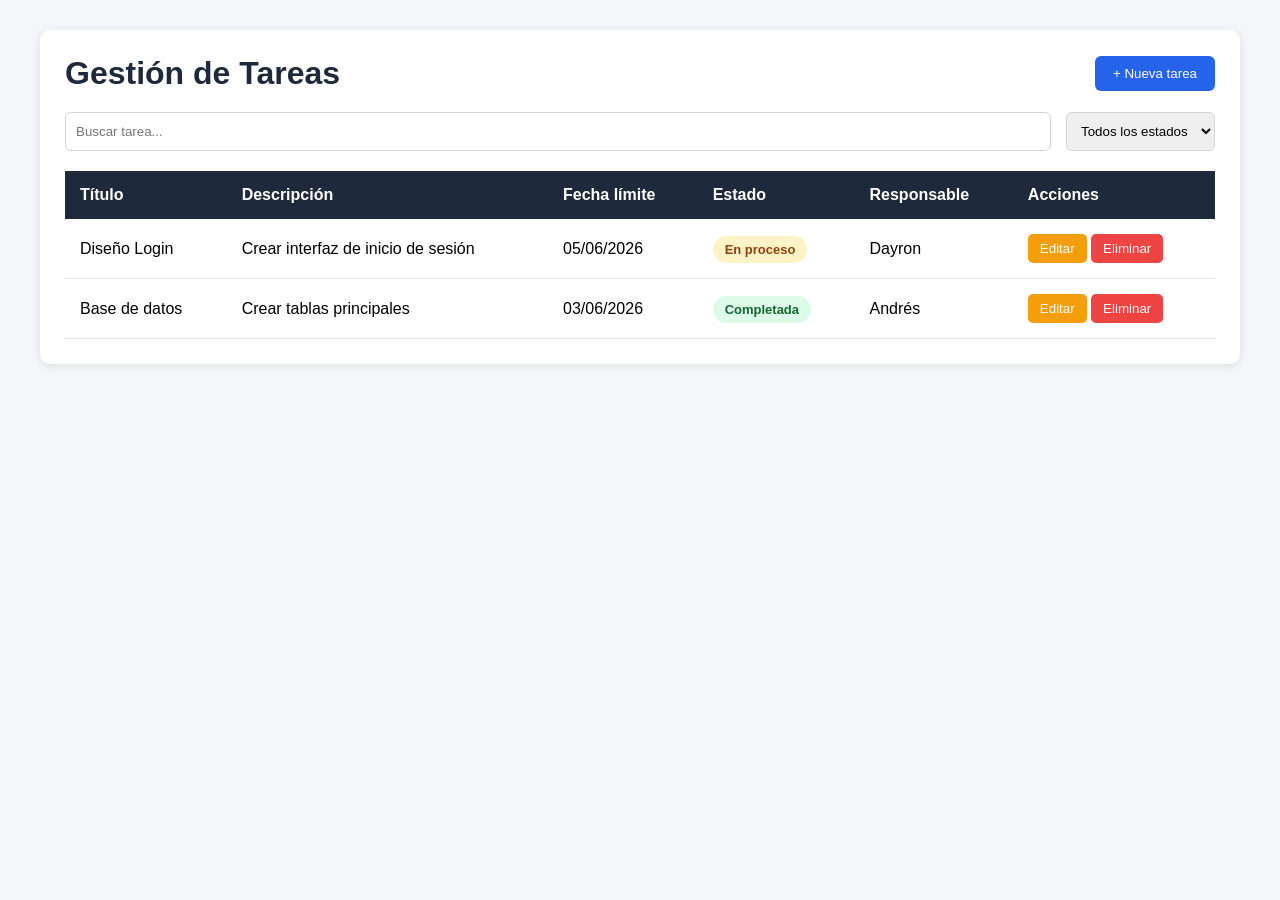
==== src/main/resources/templates/index.html @ 47fc6df0 "feat: se añade el apartado visual del proyecto" ====
<!DOCTYPE html>
<html lang="es">
<head>
    <meta charset="UTF-8">
    <meta name="viewport" content="width=device-width, initial-scale=1.0">
    <title>Gestión de Tareas</title>

    <link rel="stylesheet" href="../static/css/Task.css">
</head>
<body>
    <script src="../static/js/Task.js"></script>

    <div class="container">

        <header>
            <h1>Gestión de Tareas</h1>
            <button class="btn-primary">+ Nueva tarea</button>
        </header>

        <div class="filters">
            <input type="text" placeholder="Buscar tarea...">

            <select>
                <option>Todos los estados</option>
                <option>Pendiente</option>
                <option>En proceso</option>
                <option>Completada</option>
            </select>
        </div>

        <table>
            <thead>
                <tr>
                    <th>Título</th>
                    <th>Descripción</th>
                    <th>Fecha límite</th>
                    <th>Estado</th>
                    <th>Responsable</th>
                    <th>Acciones</th>
                </tr>
            </thead>

            <tbody>
                <tr>
                    <td>Diseño Login</td>
                    <td>Crear interfaz de inicio de sesión</td>
                    <td>05/06/2026</td>
                    <td>
                        <span class="status process">
                            En proceso
                        </span>
                    </td>
                    <td>Dayron</td>
                    <td>
                        <button class="btn-edit">Editar</button>
                        <button class="btn-delete">Eliminar</button>
                    </td>
                </tr>

                <tr>
                    <td>Base de datos</td>
                    <td>Crear tablas principales</td>
                    <td>03/06/2026</td>
                    <td>
                        <span class="status complete">
                            Completada
                        </span>
                    </td>
                    <td>Andrés</td>
                    <td>
                        <button class="btn-edit">Editar</button>
                        <button class="btn-delete">Eliminar</button>
                    </td>
                </tr>
            </tbody>
        </table>

    </div>

</body>
</html>
---- src/main/resources/static/css/Task.css ----
* {
    margin: 0;
    padding: 0;
    box-sizing: border-box;
    font-family: Arial, Helvetica, sans-serif;
}

body {
    background: #f4f6f9;
    padding: 30px;
}

.container {
    max-width: 1200px;
    margin: auto;
    background: white;
    padding: 25px;
    border-radius: 10px;
    box-shadow: 0 2px 10px rgba(0,0,0,.1);
}

header {
    display: flex;
    justify-content: space-between;
    align-items: center;
    margin-bottom: 20px;
}

h1 {
    color: #1e293b;
}

.btn-primary {
    background: #2563eb;
    color: white;
    border: none;
    padding: 10px 18px;
    border-radius: 6px;
    cursor: pointer;
}

.btn-primary:hover {
    opacity: 0.9;
}

.filters {
    display: flex;
    gap: 15px;
    margin-bottom: 20px;
}

.filters input,
.filters select {
    padding: 10px;
    border: 1px solid #d1d5db;
    border-radius: 6px;
}

.filters input {
    flex: 1;
}

table {
    width: 100%;
    border-collapse: collapse;
}

thead {
    background: #1e293b;
    color: white;
}

th,
td {
    padding: 15px;
    text-align: left;
}

tbody tr {
    border-bottom: 1px solid #e5e7eb;
}

tbody tr:hover {
    background: #f8fafc;
}

.status {
    padding: 6px 12px;
    border-radius: 20px;
    font-size: 13px;
    font-weight: bold;
}

.process {
    background: #fef3c7;
    color: #92400e;
}

.complete {
    background: #dcfce7;
    color: #166534;
}

.btn-edit {
    background: #f59e0b;
    color: white;
    border: none;
    padding: 7px 12px;
    border-radius: 5px;
    cursor: pointer;
}

.btn-delete {
    background: #ef4444;
    color: white;
    border: none;
    padding: 7px 12px;
    border-radius: 5px;
    cursor: pointer;
}

.btn-edit:hover,
.btn-delete:hover {
    opacity: 0.9;
}
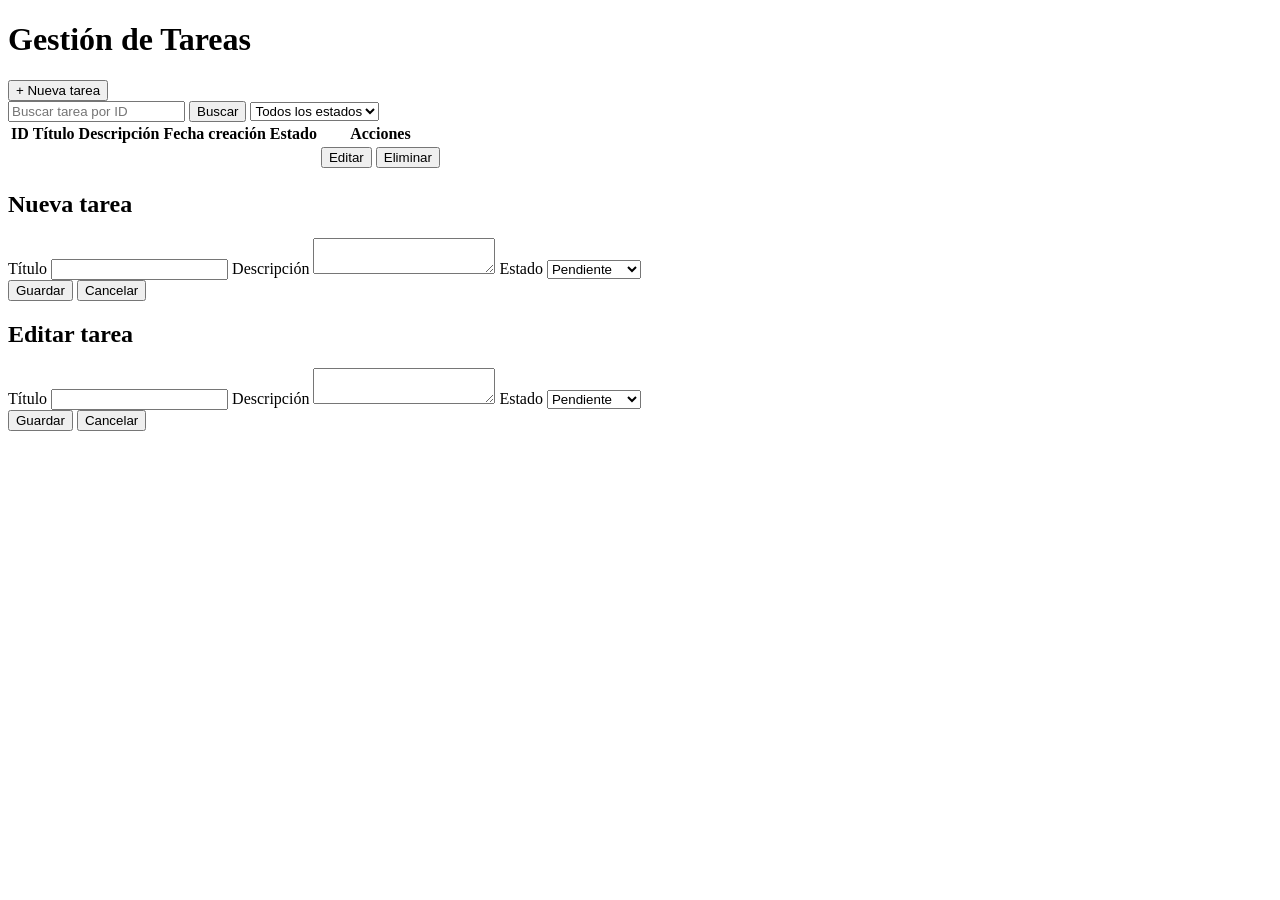
==== commit dd3ad474: "feat: se añade controller View" ====
--- a/src/main/resources/templates/index.html
+++ b/src/main/resources/templates/index.html
@@ -1,81 +1,167 @@
 <!DOCTYPE html>
-<html lang="es">
+<html lang="es" xmlns:th="http://www.thymeleaf.org">
+
 <head>
     <meta charset="UTF-8">
     <meta name="viewport" content="width=device-width, initial-scale=1.0">
     <title>Gestión de Tareas</title>
 
-    <link rel="stylesheet" href="../static/css/Task.css">
+    <link rel="stylesheet" th:href="@{/css/Task.css}">
 </head>
+
 <body>
-    <script src="../static/js/Task.js"></script>
+
+    <script th:src="@{/js/Task.js}"></script>
 
     <div class="container">
 
         <header>
             <h1>Gestión de Tareas</h1>
-            <button class="btn-primary">+ Nueva tarea</button>
+
+            <button class="btn-primary" onclick="openCreateModal()">
+                + Nueva tarea
+            </button>
         </header>
 
         <div class="filters">
-            <input type="text" placeholder="Buscar tarea...">
 
-            <select>
-                <option>Todos los estados</option>
-                <option>Pendiente</option>
-                <option>En proceso</option>
-                <option>Completada</option>
+            <input type="number" id="taskId" placeholder="Buscar tarea por ID">
+
+            <button class="btn-primary" onclick="searchTask()">
+                Buscar
+            </button>
+
+            <select id="stateFilter" onchange="filterByState()">
+                <option value="Todos">Todos los estados</option>
+                <option value="Pendiente">Pendiente</option>
+                <option value="En proceso">En proceso</option>
+                <option value="Completada">Completada</option>
             </select>
+
         </div>
 
         <table>
+
             <thead>
                 <tr>
+                    <th>ID</th>
                     <th>Título</th>
                     <th>Descripción</th>
-                    <th>Fecha límite</th>
+                    <th>Fecha creación</th>
                     <th>Estado</th>
-                    <th>Responsable</th>
                     <th>Acciones</th>
                 </tr>
             </thead>
 
             <tbody>
-                <tr>
-                    <td>Diseño Login</td>
-                    <td>Crear interfaz de inicio de sesión</td>
-                    <td>05/06/2026</td>
+
+                <tr th:each="task : ${tasks}">
+
+                    <td th:text="${task.id}"></td>
+
+                    <td th:text="${task.title}"></td>
+
+                    <td th:text="${task.description}"></td>
+
+                    <td th:text="${task.dateCreation}"></td>
+
                     <td>
-                        <span class="status process">
-                            En proceso
+                        <span class="status" th:text="${task.state}">
                         </span>
                     </td>
-                    <td>Dayron</td>
+
                     <td>
-                        <button class="btn-edit">Editar</button>
-                        <button class="btn-delete">Eliminar</button>
+
+                        <button class="btn-edit" th:onclick="'editTask(' + ${task.id} + ')'">
+                            Editar
+                        </button>
+
+                        <button class="btn-delete" th:onclick="'deleteTask(' + ${task.id} + ')'">
+                            Eliminar
+                        </button>
+
                     </td>
+
                 </tr>
 
-                <tr>
-                    <td>Base de datos</td>
-                    <td>Crear tablas principales</td>
-                    <td>03/06/2026</td>
-                    <td>
-                        <span class="status complete">
-                            Completada
-                        </span>
-                    </td>
-                    <td>Andrés</td>
-                    <td>
-                        <button class="btn-edit">Editar</button>
-                        <button class="btn-delete">Eliminar</button>
-                    </td>
-                </tr>
             </tbody>
+
         </table>
 
     </div>
 
+    <div id="createModal" class="modal">
+
+        <div class="modal-content">
+
+            <h2>Nueva tarea</h2>
+
+            <label>Título</label>
+            <input type="text" id="createTitle">
+
+            <label>Descripción</label>
+            <textarea id="createDescription"></textarea>
+
+            <label>Estado</label>
+            <select id="createState">
+                <option value="Pendiente">Pendiente</option>
+                <option value="En proceso">En proceso</option>
+                <option value="Completada">Completada</option>
+            </select>
+
+            <div class="modal-buttons">
+
+                <button class="btn-save" onclick="createTask()">
+                    Guardar
+                </button>
+
+                <button class="btn-cancel" onclick="closeCreateModal()">
+                    Cancelar
+                </button>
+
+            </div>
+
+        </div>
+
+    </div>
+
+    <div id="editModal" class="modal">
+
+        <div class="modal-content">
+
+            <h2>Editar tarea</h2>
+
+            <input type="hidden" id="editId">
+
+            <label>Título</label>
+            <input type="text" id="editTitle">
+
+            <label>Descripción</label>
+            <textarea id="editDescription"></textarea>
+
+            <label>Estado</label>
+            <select id="editState">
+                <option value="Pendiente">Pendiente</option>
+                <option value="En proceso">En proceso</option>
+                <option value="Completada">Completada</option>
+            </select>
+
+            <div class="modal-buttons">
+
+                <button class="btn-save" onclick="updateTask()">
+                    Guardar
+                </button>
+
+                <button class="btn-cancel" onclick="closeModal()">
+                    Cancelar
+                </button>
+
+            </div>
+
+        </div>
+
+    </div>
+
 </body>
+
 </html>
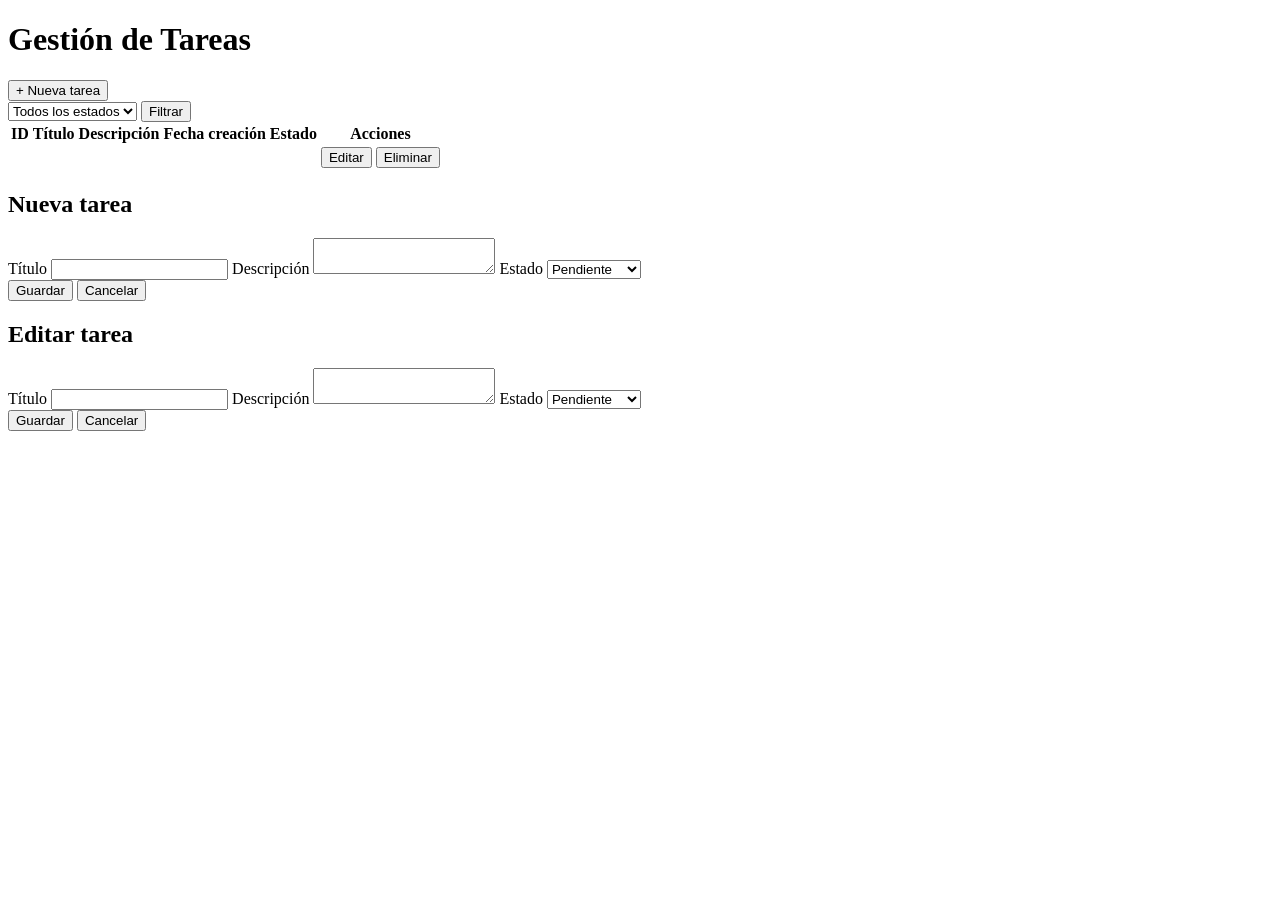
==== commit ee69e5c6: "fix: correcion de el apartado grafico" ====
--- a/src/main/resources/templates/index.html
+++ b/src/main/resources/templates/index.html
@@ -23,22 +23,31 @@
             </button>
         </header>
 
-        <div class="filters">
+        <form method="get" action="/" class="filters">
 
-            <input type="number" id="taskId" placeholder="Buscar tarea por ID">
+            <select name="state">
 
-            <button class="btn-primary" onclick="searchTask()">
-                Buscar
+                <option value="">Todos los estados</option>
+
+                <option value="Pendiente" th:selected="${state == 'Pendiente'}">
+                    Pendiente
+                </option>
+
+                <option value="En proceso" th:selected="${state == 'En proceso'}">
+                    En proceso
+                </option>
+
+                <option value="Completada" th:selected="${state == 'Completada'}">
+                    Completada
+                </option>
+
+            </select>
+
+            <button type="submit" class="btn-primary">
+                Filtrar
             </button>
 
-            <select id="stateFilter" onchange="filterByState()">
-                <option value="Todos">Todos los estados</option>
-                <option value="Pendiente">Pendiente</option>
-                <option value="En proceso">En proceso</option>
-                <option value="Completada">Completada</option>
-            </select>
-
-        </div>
+        </form>
 
         <table>
 
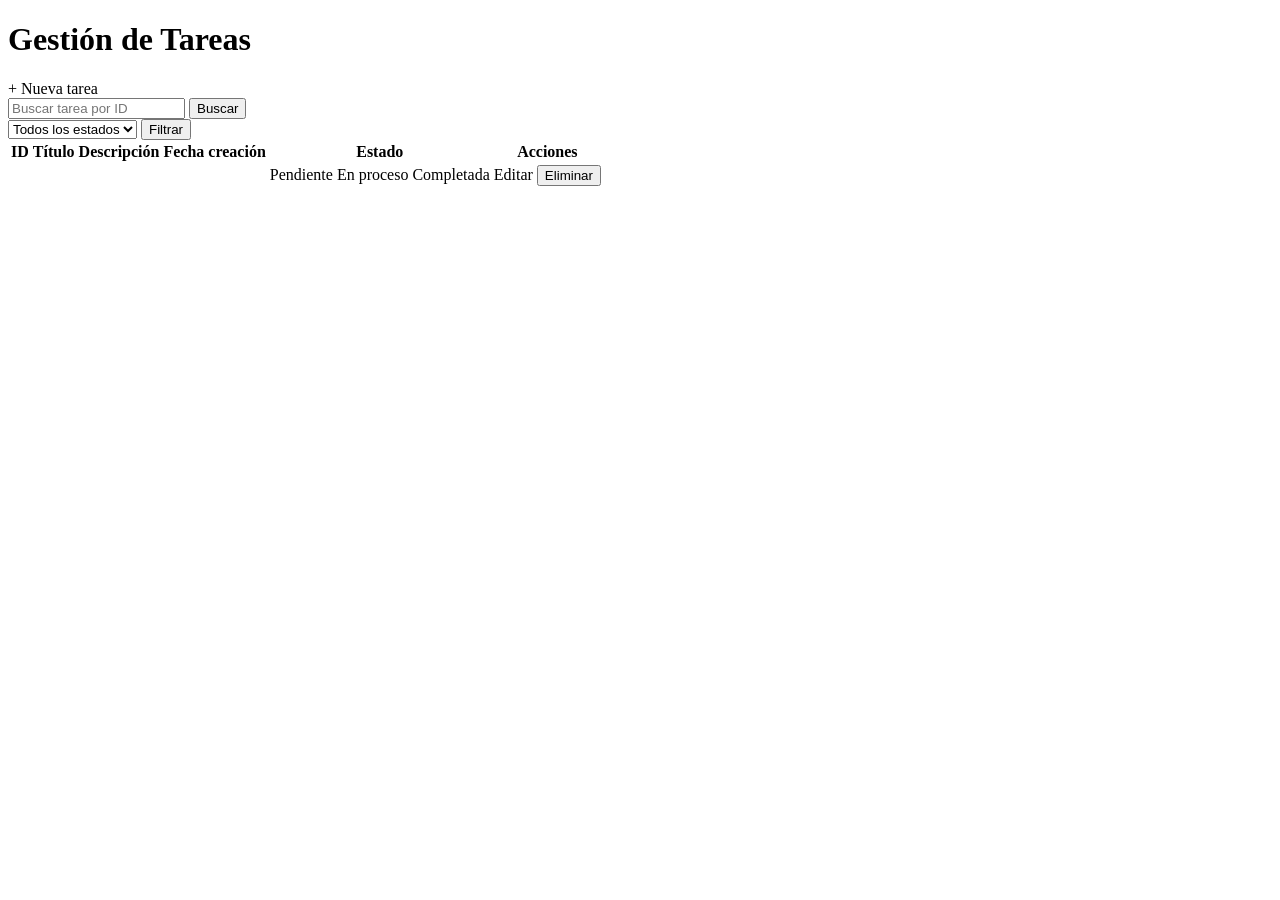
==== commit a19fde46: "fix: correcion de controladores" ====
--- a/src/main/resources/templates/index.html
+++ b/src/main/resources/templates/index.html
@@ -3,7 +3,6 @@
 
 <head>
     <meta charset="UTF-8">
-    <meta name="viewport" content="width=device-width, initial-scale=1.0">
     <title>Gestión de Tareas</title>
 
     <link rel="stylesheet" th:href="@{/css/Task.css}">
@@ -11,39 +10,60 @@
 
 <body>
 
-    <script th:src="@{/js/Task.js}"></script>
-
     <div class="container">
 
         <header>
+
             <h1>Gestión de Tareas</h1>
 
-            <button class="btn-primary" onclick="openCreateModal()">
+            <a th:href="@{/tasks/new}" class="btn-primary">
                 + Nueva tarea
-            </button>
+            </a>
+
         </header>
 
-        <form method="get" action="/" class="filters">
+        <!-- Buscar por ID -->
+        <form method="get" th:action="@{/}" class="filters">
+
+            <input
+                type="number"
+                name="id"
+                placeholder="Buscar tarea por ID">
+
+            <button
+                type="submit"
+                class="btn-primary">
+                Buscar
+            </button>
+
+        </form>
+
+        <!-- Filtrar por estado -->
+        <form method="get" th:action="@{/}" class="filters">
 
             <select name="state">
 
-                <option value="">Todos los estados</option>
+                <option value="">
+                    Todos los estados
+                </option>
 
-                <option value="Pendiente" th:selected="${state == 'Pendiente'}">
+                <option value="Pendiente">
                     Pendiente
                 </option>
 
-                <option value="En proceso" th:selected="${state == 'En proceso'}">
+                <option value="En proceso">
                     En proceso
                 </option>
 
-                <option value="Completada" th:selected="${state == 'Completada'}">
+                <option value="Completada">
                     Completada
                 </option>
 
             </select>
 
-            <button type="submit" class="btn-primary">
+            <button
+                type="submit"
+                class="btn-primary">
                 Filtrar
             </button>
 
@@ -52,6 +72,7 @@
         <table>
 
             <thead>
+
                 <tr>
                     <th>ID</th>
                     <th>Título</th>
@@ -60,6 +81,7 @@
                     <th>Estado</th>
                     <th>Acciones</th>
                 </tr>
+
             </thead>
 
             <tbody>
@@ -75,19 +97,47 @@
                     <td th:text="${task.dateCreation}"></td>
 
                     <td>
-                        <span class="status" th:text="${task.state}">
+
+                        <span
+                            th:if="${task.state == 'Pendiente'}"
+                            class="status status-pendiente">
+                            Pendiente
                         </span>
+
+                        <span
+                            th:if="${task.state == 'En proceso'}"
+                            class="status status-proceso">
+                            En proceso
+                        </span>
+
+                        <span
+                            th:if="${task.state == 'Completada'}"
+                            class="status status-completada">
+                            Completada
+                        </span>
+
                     </td>
 
                     <td>
 
-                        <button class="btn-edit" th:onclick="'editTask(' + ${task.id} + ')'">
+                        <a
+                            th:href="@{/tasks/edit/{id}(id=${task.id})}"
+                            class="btn-edit">
                             Editar
-                        </button>
+                        </a>
 
-                        <button class="btn-delete" th:onclick="'deleteTask(' + ${task.id} + ')'">
-                            Eliminar
-                        </button>
+                        <form
+                            th:action="@{/tasks/delete/{id}(id=${task.id})}"
+                            method="post"
+                            style="display:inline;">
+
+                            <button
+                                type="submit"
+                                class="btn-delete">
+                                Eliminar
+                            </button>
+
+                        </form>
 
                     </td>
 
@@ -99,78 +149,6 @@
 
     </div>
 
-    <div id="createModal" class="modal">
-
-        <div class="modal-content">
-
-            <h2>Nueva tarea</h2>
-
-            <label>Título</label>
-            <input type="text" id="createTitle">
-
-            <label>Descripción</label>
-            <textarea id="createDescription"></textarea>
-
-            <label>Estado</label>
-            <select id="createState">
-                <option value="Pendiente">Pendiente</option>
-                <option value="En proceso">En proceso</option>
-                <option value="Completada">Completada</option>
-            </select>
-
-            <div class="modal-buttons">
-
-                <button class="btn-save" onclick="createTask()">
-                    Guardar
-                </button>
-
-                <button class="btn-cancel" onclick="closeCreateModal()">
-                    Cancelar
-                </button>
-
-            </div>
-
-        </div>
-
-    </div>
-
-    <div id="editModal" class="modal">
-
-        <div class="modal-content">
-
-            <h2>Editar tarea</h2>
-
-            <input type="hidden" id="editId">
-
-            <label>Título</label>
-            <input type="text" id="editTitle">
-
-            <label>Descripción</label>
-            <textarea id="editDescription"></textarea>
-
-            <label>Estado</label>
-            <select id="editState">
-                <option value="Pendiente">Pendiente</option>
-                <option value="En proceso">En proceso</option>
-                <option value="Completada">Completada</option>
-            </select>
-
-            <div class="modal-buttons">
-
-                <button class="btn-save" onclick="updateTask()">
-                    Guardar
-                </button>
-
-                <button class="btn-cancel" onclick="closeModal()">
-                    Cancelar
-                </button>
-
-            </div>
-
-        </div>
-
-    </div>
-
 </body>
 
 </html>
